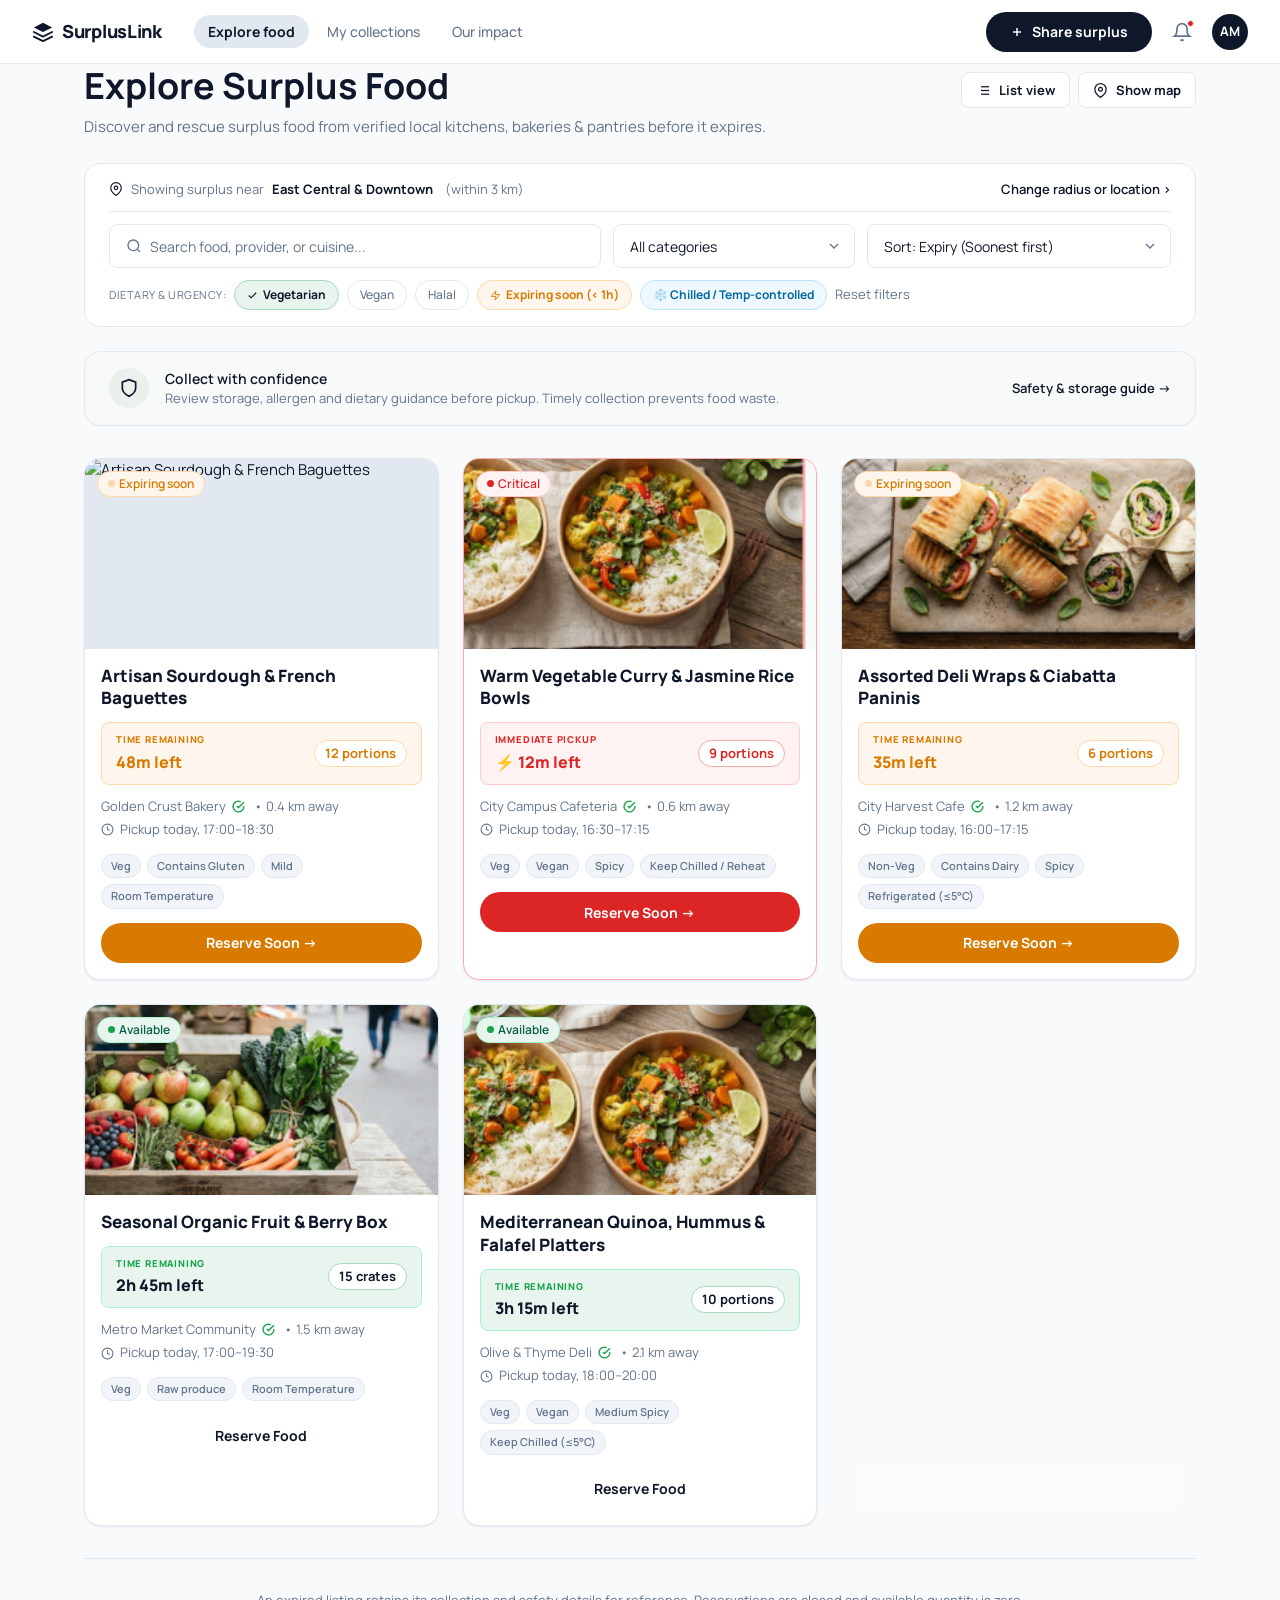
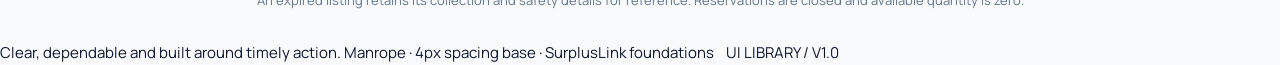
==== explore.html @ d0408110 "initial commit" ====
<!DOCTYPE html>
<html lang="en">
<head>
  <meta charset="UTF-8">
  <meta name="viewport" content="width=device-width, initial-scale=1.0">
  <title>Explore Surplus Food - SurplusLink</title>
  <meta name="description" content="Discover and rescue surplus food from verified local kitchens, bakeries & pantries before it expires.">
  <link rel="stylesheet" href="style.css">
  <style>
    .filters-panel {
      background: var(--color-surface);
      border: 1px solid var(--color-border);
      border-radius: var(--radius-lg);
      padding: var(--spacing-4) var(--spacing-6);
      margin-bottom: var(--spacing-6);
    }

    .filter-location-row {
      display: flex;
      justify-content: space-between;
      align-items: center;
      padding-bottom: 12px;
      border-bottom: 1px solid var(--color-border);
      margin-bottom: 12px;
      font-size: 13px;
    }

    .filter-inputs-row {
      display: flex;
      gap: 12px;
      margin-bottom: 12px;
    }

    .filter-tags-row {
      display: flex;
      align-items: center;
      gap: 8px;
      flex-wrap: wrap;
      font-size: 13px;
    }

    .tag-checkbox {
      display: none;
    }

    .filter-tag {
      padding: 5px 12px;
      border-radius: var(--radius-pill);
      border: 1px solid var(--color-border);
      font-size: 12px;
      font-weight: 500;
      cursor: pointer;
      background: white;
      color: var(--color-muted);
      display: inline-flex;
      align-items: center;
      gap: 5px;
      white-space: nowrap;
      transition: all 0.15s ease;
      user-select: none;
    }

    .tag-checkbox:checked + .filter-tag.tag-veg,
    .filter-tag.active-veg {
      background: var(--color-success-bg);
      border-color: #A7D9BF;
      color: var(--color-primary);
      font-weight: 700;
    }

    .tag-checkbox:checked + .filter-tag.tag-vegan,
    .tag-checkbox:checked + .filter-tag.tag-halal {
      background: #F1F5F9;
      border-color: var(--color-primary);
      color: var(--color-primary);
      font-weight: 700;
    }

    .tag-checkbox:checked + .filter-tag.tag-warn,
    .filter-tag.active-warn {
      background: var(--color-warning-bg);
      border-color: var(--color-warning-border);
      color: var(--color-warning);
      font-weight: 700;
    }

    .tag-checkbox:checked + .filter-tag.tag-blue,
    .filter-tag.active-blue {
      background: #EFF8FF;
      border-color: #BAE6FD;
      color: #0369A1;
      font-weight: 700;
    }

    .safety-banner {
      background: #F8FAF9;
      border: 1px solid var(--color-border);
      border-radius: var(--radius-lg);
      padding: 16px 24px;
      display: flex;
      align-items: center;
      gap: 16px;
      margin-bottom: var(--spacing-8);
    }

    .safety-banner__icon {
      width: 40px;
      height: 40px;
      border-radius: 50%;
      background: #EAF0EC;
      display: flex;
      align-items: center;
      justify-content: center;
      flex-shrink: 0;
    }

    /* Urgency colours */
    .urgency-warning .urgency-label  { color: var(--color-warning); }
    .urgency-warning .urgency-time   { color: var(--color-warning); }
    .urgency-warning .urgency-portions { color: var(--color-warning); border-color: var(--color-warning-border); }

    .urgency-critical .urgency-label  { color: var(--color-critical); }
    .urgency-critical .urgency-time   { color: var(--color-critical); }
    .urgency-critical .urgency-portions { color: var(--color-critical); border-color: #F5AAAA; }

    .urgency-available .urgency-label  { color: var(--color-success); }
    .urgency-available .urgency-time   { color: var(--color-text); }
    .urgency-available .urgency-portions { color: var(--color-primary); border-color: #A7D9BF; }

    .urgency-expired .urgency-label  { color: var(--color-muted); }
    .urgency-expired .urgency-time   { color: var(--color-muted); }
    .urgency-expired .urgency-portions { color: var(--color-muted); border-color: var(--color-border); }

    .listing-meta-verified {
      color: var(--color-success);
      font-size: 13px;
    }

    .page-footer-note {
      text-align: center;
      padding: 32px 0;
      font-size: 13px;
      color: var(--color-muted);
      border-top: 1px solid var(--color-border);
    }

    @media (max-width: 1024px) {
      .filter-inputs-row {
        flex-wrap: wrap;
      }
    }

    @media (max-width: 768px) {
      .filter-inputs-row {
        flex-direction: column;
      }

      .filter-location-row {
        flex-direction: column;
        align-items: flex-start;
        gap: 4px;
      }

      .safety-banner {
        flex-wrap: wrap;
      }

      .view-toggle {
        display: none;
      }
    }
  </style>
</head>
<body>

  <!-- Navbar -->
  <nav class="navbar">
    <a href="explore.html" class="nav-logo">
      <svg width="22" height="22" viewBox="0 0 24 24" fill="none" xmlns="http://www.w3.org/2000/svg">
        <path d="M12 2L2 7L12 12L22 7L12 2Z" fill="currentColor"/>
        <path d="M2 17L12 22L22 17" stroke="currentColor" stroke-width="2" stroke-linecap="round" stroke-linejoin="round"/>
        <path d="M2 12L12 17L22 12" stroke="currentColor" stroke-width="2" stroke-linecap="round" stroke-linejoin="round"/>
      </svg>
      SurplusLink
    </a>
    <div class="nav-links">
      <a href="explore.html" class="active">Explore food</a>
      <a href="reservation.html">My collections</a>
      <a href="analytics.html">Our impact</a>
    </div>
    <div class="nav-actions">
      <a href="create-listing.html" class="btn btn-primary">
        <svg width="14" height="14" viewBox="0 0 24 24" fill="none" stroke="currentColor" stroke-width="2.5"><line x1="12" y1="5" x2="12" y2="19"/><line x1="5" y1="12" x2="19" y2="12"/></svg>
        Share surplus
      </a>
      <a href="notifications.html" class="nav-icon-btn" title="Notifications">
        <svg width="20" height="20" viewBox="0 0 24 24" fill="none" stroke="currentColor" stroke-width="2"><path d="M18 8A6 6 0 0 0 6 8c0 7-3 9-3 9h18s-3-2-3-9"/><path d="M13.73 21a2 2 0 0 1-3.46 0"/></svg>
        <span class="nav-badge"></span>
      </a>
      <a href="profile.html" class="nav-avatar" title="View Profile">AM</a>
    </div>
  </nav>

  <!-- Main -->
  <main class="page-main">
    <div class="container">

      <!-- Page Header -->
      <div class="flex justify-between items-start mb-6">
        <div>
          <h1 style="margin-bottom: 8px;">Explore Surplus Food</h1>
          <p class="text-muted" style="margin: 0;">Discover and rescue surplus food from verified local kitchens, bakeries &amp; pantries before it expires.</p>
        </div>
        <div class="flex gap-2 view-toggle" style="margin-top: 8px;">
          <button class="btn btn-outline" style="height: 36px; padding: 0 14px; font-size: 13px; border-radius: var(--radius-sm);">
            <svg width="15" height="15" viewBox="0 0 24 24" fill="none" stroke="currentColor" stroke-width="2"><line x1="8" y1="6" x2="21" y2="6"/><line x1="8" y1="12" x2="21" y2="12"/><line x1="8" y1="18" x2="21" y2="18"/><line x1="3" y1="6" x2="3.01" y2="6"/><line x1="3" y1="12" x2="3.01" y2="12"/><line x1="3" y1="18" x2="3.01" y2="18"/></svg>
            List view
          </button>
          <button class="btn btn-outline" style="height: 36px; padding: 0 14px; font-size: 13px; border-radius: var(--radius-sm);">
            <svg width="15" height="15" viewBox="0 0 24 24" fill="none" stroke="currentColor" stroke-width="2"><path d="M21 10c0 7-9 13-9 13s-9-6-9-13a9 9 0 0 1 18 0z"/><circle cx="12" cy="10" r="3"/></svg>
            Show map
          </button>
        </div>
      </div>

      <!-- Filters -->
      <div class="filters-panel">
        <div class="filter-location-row">
          <div class="flex items-center gap-2 text-muted">
            <svg width="14" height="14" viewBox="0 0 24 24" fill="none" stroke="var(--color-primary)" stroke-width="2"><path d="M21 10c0 7-9 13-9 13s-9-6-9-13a9 9 0 0 1 18 0z"/><circle cx="12" cy="10" r="3"/></svg>
            Showing surplus near <strong style="color: var(--color-text);">East Central &amp; Downtown</strong> <span style="margin-left: 4px;">(within 3 km)</span>
          </div>
          <a href="#" style="color: var(--color-primary); font-weight: 600; font-size: 13px;">Change radius or location &rsaquo;</a>
        </div>

        <div class="filter-inputs-row">
          <div class="search-bar" style="flex: 2.2;">
            <svg width="16" height="16" viewBox="0 0 24 24" fill="none" stroke="var(--color-muted)" stroke-width="2"><circle cx="11" cy="11" r="8"/><line x1="21" y1="21" x2="16.65" y2="16.65"/></svg>
            <input type="text" placeholder="Search food, provider, or cuisine...">
          </div>
          <select class="input-field" style="flex: 1; font-size: 14px;">
            <option>All categories</option>
            <option>Bakery</option>
            <option>Prepared Meals</option>
            <option>Produce</option>
          </select>
          <select class="input-field" style="flex: 1.3; font-size: 14px;">
            <option>Sort: Expiry (Soonest first)</option>
            <option>Sort: Distance</option>
            <option>Sort: Portions</option>
          </select>
        </div>

        <div class="filter-tags-row">
          <span class="text-muted font-600" style="font-size: 11px; letter-spacing: 0.5px; text-transform: uppercase;">DIETARY &amp; URGENCY:</span>
          
          <input type="checkbox" id="filter-veg" class="tag-checkbox" checked>
          <label for="filter-veg" class="filter-tag tag-veg">
            <svg width="11" height="11" viewBox="0 0 24 24" fill="none" stroke="currentColor" stroke-width="2.5"><polyline points="20 6 9 17 4 12"/></svg>
            Vegetarian
          </label>

          <input type="checkbox" id="filter-vegan" class="tag-checkbox">
          <label for="filter-vegan" class="filter-tag tag-vegan">Vegan</label>

          <input type="checkbox" id="filter-halal" class="tag-checkbox">
          <label for="filter-halal" class="filter-tag tag-halal">Halal</label>

          <input type="checkbox" id="filter-warn" class="tag-checkbox" checked>
          <label for="filter-warn" class="filter-tag tag-warn">
            <svg width="11" height="11" viewBox="0 0 24 24" fill="none" stroke="currentColor" stroke-width="2"><polygon points="13 2 3 14 12 14 11 22 21 10 12 10 13 2"/></svg>
            Expiring soon (&lt; 1h)
          </label>

          <input type="checkbox" id="filter-blue" class="tag-checkbox" checked>
          <label for="filter-blue" class="filter-tag tag-blue">
            ❄️ Chilled / Temp-controlled
          </label>

          <a href="explore.html" class="ml-auto" style="color: var(--color-muted); font-size: 13px; text-decoration: none;">Reset filters</a>
        </div>
      </div>

      <!-- Safety banner -->
      <div class="safety-banner">
        <div class="safety-banner__icon">
          <svg width="20" height="20" viewBox="0 0 24 24" fill="none" stroke="var(--color-primary)" stroke-width="2"><path d="M12 22s8-4 8-10V5l-8-3-8 3v7c0 6 8 10 8 10z"/></svg>
        </div>
        <div style="flex: 1;">
          <p style="margin: 0; font-weight: 600; font-size: 14px;">Collect with confidence</p>
          <p style="margin: 0; font-size: 13px; color: var(--color-muted);">Review storage, allergen and dietary guidance before pickup. Timely collection prevents food waste.</p>
        </div>
        <a href="#" style="font-size: 13px; font-weight: 600; color: var(--color-text); white-space: nowrap;">Safety &amp; storage guide →</a>
      </div>

      <!-- Listings Grid -->
      <div class="grid-listings">

        <!-- Card 1: Expiring soon (warning) -->
        <div class="listing-card">
          <div class="listing-card__image">
            <img src="assets/images/food_sourdough.png" alt="Artisan Sourdough & French Baguettes" style="width:100%; height:100%; object-fit:cover;">
            <div class="listing-card__badge">
              <span class="badge badge-warning"><span class="badge-dot"></span> Expiring soon</span>
            </div>
          </div>
          <div class="listing-card__body">
            <h3 class="listing-card__title">Artisan Sourdough &amp; French Baguettes</h3>
            <div class="listing-card__urgency warning urgency-warning">
              <div>
                <div class="urgency-label">TIME REMAINING</div>
                <div class="urgency-time">48m left</div>
              </div>
              <span class="urgency-portions">12 portions</span>
            </div>
            <p class="listing-card__meta">
              Golden Crust Bakery <svg width="13" height="13" viewBox="0 0 24 24" fill="none" stroke="var(--color-success)" stroke-width="2.5"><path d="M22 11.08V12a10 10 0 1 1-5.93-9.14"/><polyline points="22 4 12 14.01 9 11.01"/></svg>
              &nbsp;• 0.4 km away
            </p>
            <p class="listing-card__meta">
              <svg width="13" height="13" viewBox="0 0 24 24" fill="none" stroke="currentColor" stroke-width="2"><circle cx="12" cy="12" r="10"/><polyline points="12 6 12 12 16 14"/></svg>
              Pickup today, 17:00–18:30
            </p>
            <div class="listing-card__tags">
              <span class="listing-card__tag">Veg</span>
              <span class="listing-card__tag">Contains Gluten</span>
              <span class="listing-card__tag">Mild</span>
              <span class="listing-card__tag">Room Temperature</span>
            </div>
            <a href="listing-details.html" class="btn btn-warning" style="width: 100%;">Reserve Soon →</a>
          </div>
        </div>

        <!-- Card 2: Critical -->
        <div class="listing-card critical-card">
          <div class="listing-card__image">
            <img src="assets/images/food_grain_bowls.png" alt="Warm Vegetable Curry & Jasmine Rice Bowls" style="width:100%; height:100%; object-fit:cover;">
            <div class="listing-card__badge">
              <span class="badge badge-critical"><span class="badge-dot"></span> Critical</span>
            </div>
          </div>
          <div class="listing-card__body">
            <h3 class="listing-card__title">Warm Vegetable Curry &amp; Jasmine Rice Bowls</h3>
            <div class="listing-card__urgency critical urgency-critical">
              <div>
                <div class="urgency-label">IMMEDIATE PICKUP</div>
                <div class="urgency-time">⚡ 12m left</div>
              </div>
              <span class="urgency-portions">9 portions</span>
            </div>
            <p class="listing-card__meta">
              City Campus Cafeteria <svg width="13" height="13" viewBox="0 0 24 24" fill="none" stroke="var(--color-success)" stroke-width="2.5"><path d="M22 11.08V12a10 10 0 1 1-5.93-9.14"/><polyline points="22 4 12 14.01 9 11.01"/></svg>
              &nbsp;• 0.6 km away
            </p>
            <p class="listing-card__meta">
              <svg width="13" height="13" viewBox="0 0 24 24" fill="none" stroke="currentColor" stroke-width="2"><circle cx="12" cy="12" r="10"/><polyline points="12 6 12 12 16 14"/></svg>
              Pickup today, 16:30–17:15
            </p>
            <div class="listing-card__tags">
              <span class="listing-card__tag">Veg</span>
              <span class="listing-card__tag">Vegan</span>
              <span class="listing-card__tag">Spicy</span>
              <span class="listing-card__tag">Keep Chilled / Reheat</span>
            </div>
            <a href="listing-details.html" class="btn btn-critical" style="width: 100%;">Reserve Soon →</a>
          </div>
        </div>

        <!-- Card 3: Expiring soon (warning) -->
        <div class="listing-card">
          <div class="listing-card__image">
            <img src="assets/images/food_sandwiches.png" alt="Assorted Deli Wraps & Ciabatta Paninis" style="width:100%; height:100%; object-fit:cover;">
            <div class="listing-card__badge">
              <span class="badge badge-warning"><span class="badge-dot"></span> Expiring soon</span>
            </div>
          </div>
          <div class="listing-card__body">
            <h3 class="listing-card__title">Assorted Deli Wraps &amp; Ciabatta Paninis</h3>
            <div class="listing-card__urgency warning urgency-warning">
              <div>
                <div class="urgency-label">TIME REMAINING</div>
                <div class="urgency-time">35m left</div>
              </div>
              <span class="urgency-portions">6 portions</span>
            </div>
            <p class="listing-card__meta">
              City Harvest Cafe <svg width="13" height="13" viewBox="0 0 24 24" fill="none" stroke="var(--color-success)" stroke-width="2.5"><path d="M22 11.08V12a10 10 0 1 1-5.93-9.14"/><polyline points="22 4 12 14.01 9 11.01"/></svg>
              &nbsp;• 1.2 km away
            </p>
            <p class="listing-card__meta">
              <svg width="13" height="13" viewBox="0 0 24 24" fill="none" stroke="currentColor" stroke-width="2"><circle cx="12" cy="12" r="10"/><polyline points="12 6 12 12 16 14"/></svg>
              Pickup today, 16:00–17:15
            </p>
            <div class="listing-card__tags">
              <span class="listing-card__tag">Non-Veg</span>
              <span class="listing-card__tag">Contains Dairy</span>
              <span class="listing-card__tag">Spicy</span>
              <span class="listing-card__tag">Refrigerated (≤5°C)</span>
            </div>
            <a href="listing-details.html" class="btn btn-warning" style="width: 100%;">Reserve Soon →</a>
          </div>
        </div>

        <!-- Card 4: Available -->
        <div class="listing-card">
          <div class="listing-card__image">
            <img src="assets/images/food_harvest_crate.png" alt="Seasonal Organic Fruit & Berry Box" style="width:100%; height:100%; object-fit:cover;">
            <div class="listing-card__badge">
              <span class="badge badge-success"><span class="badge-dot"></span> Available</span>
            </div>
          </div>
          <div class="listing-card__body">
            <h3 class="listing-card__title">Seasonal Organic Fruit &amp; Berry Box</h3>
            <div class="listing-card__urgency available urgency-available">
              <div>
                <div class="urgency-label">TIME REMAINING</div>
                <div class="urgency-time">2h 45m left</div>
              </div>
              <span class="urgency-portions">15 crates</span>
            </div>
            <p class="listing-card__meta">
              Metro Market Community <svg width="13" height="13" viewBox="0 0 24 24" fill="none" stroke="var(--color-success)" stroke-width="2.5"><path d="M22 11.08V12a10 10 0 1 1-5.93-9.14"/><polyline points="22 4 12 14.01 9 11.01"/></svg>
              &nbsp;• 1.5 km away
            </p>
            <p class="listing-card__meta">
              <svg width="13" height="13" viewBox="0 0 24 24" fill="none" stroke="currentColor" stroke-width="2"><circle cx="12" cy="12" r="10"/><polyline points="12 6 12 12 16 14"/></svg>
              Pickup today, 17:00–19:30
            </p>
            <div class="listing-card__tags">
              <span class="listing-card__tag">Veg</span>
              <span class="listing-card__tag">Raw produce</span>
              <span class="listing-card__tag">Room Temperature</span>
            </div>
            <a href="listing-details.html" class="btn btn-dark" style="width: 100%;">Reserve Food</a>
          </div>
        </div>

        <!-- Card 5: Available -->
        <div class="listing-card">
          <div class="listing-card__image">
            <img src="assets/images/food_grain_bowls_2.png" alt="Mediterranean Quinoa, Hummus & Falafel Platters" style="width:100%; height:100%; object-fit:cover;">
            <div class="listing-card__badge">
              <span class="badge badge-success"><span class="badge-dot"></span> Available</span>
            </div>
          </div>
          <div class="listing-card__body">
            <h3 class="listing-card__title">Mediterranean Quinoa, Hummus &amp; Falafel Platters</h3>
            <div class="listing-card__urgency available urgency-available">
              <div>
                <div class="urgency-label">TIME REMAINING</div>
                <div class="urgency-time">3h 15m left</div>
              </div>
              <span class="urgency-portions">10 portions</span>
            </div>
            <p class="listing-card__meta">
              Olive &amp; Thyme Deli <svg width="13" height="13" viewBox="0 0 24 24" fill="none" stroke="var(--color-success)" stroke-width="2.5"><path d="M22 11.08V12a10 10 0 1 1-5.93-9.14"/><polyline points="22 4 12 14.01 9 11.01"/></svg>
              &nbsp;• 2.1 km away
            </p>
            <p class="listing-card__meta">
              <svg width="13" height="13" viewBox="0 0 24 24" fill="none" stroke="currentColor" stroke-width="2"><circle cx="12" cy="12" r="10"/><polyline points="12 6 12 12 16 14"/></svg>
              Pickup today, 18:00–20:00
            </p>
            <div class="listing-card__tags">
              <span class="listing-card__tag">Veg</span>
              <span class="listing-card__tag">Vegan</span>
              <span class="listing-card__tag">Medium Spicy</span>
              <span class="listing-card__tag">Keep Chilled (≤5°C)</span>
            </div>
            <a href="listing-details.html" class="btn btn-dark" style="width: 100%;">Reserve Food</a>
          </div>
        </div>

        <!-- Card 6: Expired -->
        <div class="listing-card expired-card">
          <div class="listing-card__image" style="filter: grayscale(0.5);">
            <img src="assets/images/food_rustic_bread_expired.png" alt="Fresh Croissants & Morning Pastries Box" style="width:100%; height:100%; object-fit:cover;">
            <div class="listing-card__badge">
              <span class="badge"><span class="badge-dot" style="background: var(--color-muted);"></span> Expired</span>
            </div>
          </div>
          <div class="listing-card__body">
            <h3 class="listing-card__title" style="color: var(--color-muted);">Fresh Croissants &amp; Morning Pastries Box</h3>
            <div class="listing-card__urgency expired urgency-expired">
              <div>
                <div class="urgency-label">LISTING STATUS</div>
                <div class="urgency-time" style="font-size: 13px;">Expired • Window closed</div>
              </div>
              <span class="urgency-portions">0 portions left</span>
            </div>
            <p class="listing-card__meta">Morning Hearth Bakery &nbsp;• 0.8 km away</p>
            <p class="listing-card__meta">
              <svg width="13" height="13" viewBox="0 0 24 24" fill="none" stroke="currentColor" stroke-width="2"><circle cx="12" cy="12" r="10"/><polyline points="12 6 12 12 16 14"/></svg>
              Pickup ended at 16:00
            </p>
            <div class="listing-card__tags">
              <span class="listing-card__tag">Veg</span>
              <span class="listing-card__tag">Contains Gluten</span>
              <span class="listing-card__tag">Mild</span>
              <span class="listing-card__tag">Room Temperature</span>
            </div>
            <button class="btn btn-outline" style="width: 100%; cursor: not-allowed; opacity: 0.6;" disabled>Unavailable</button>
          </div>
        </div>

      </div><!-- /grid -->

      <div class="page-footer-note">
        An expired listing retains its collection and safety details for reference. Reservations are closed and available quantity is zero.
      </div>

    </div>
  </main>

  <!-- Site footer -->
  <footer class="site-footer">
    <span>Clear, dependable and built around timely action.</span>
    <span>Manrope · 4px spacing base · SurplusLink foundations &nbsp;&nbsp; UI LIBRARY / V1.0</span>
  </footer>

  <!-- Mobile Bottom Nav -->
  <nav class="mobile-nav">
    <a href="explore.html" class="mobile-nav-item active">
      <svg viewBox="0 0 24 24" fill="none" stroke="currentColor" stroke-width="2"><circle cx="11" cy="11" r="8"/><line x1="21" y1="21" x2="16.65" y2="16.65"/></svg>
      Explore
    </a>
    <a href="reservation.html" class="mobile-nav-item">
      <svg viewBox="0 0 24 24" fill="none" stroke="currentColor" stroke-width="2"><path d="M4 19.5A2.5 2.5 0 0 1 6.5 17H20"/><path d="M6.5 2H20v20H6.5A2.5 2.5 0 0 1 4 19.5v-15A2.5 2.5 0 0 1 6.5 2z"/></svg>
      Collections
    </a>
    <a href="analytics.html" class="mobile-nav-item">
      <svg viewBox="0 0 24 24" fill="none" stroke="currentColor" stroke-width="2"><path d="M12 2.69l5.66 5.66a8 8 0 1 1-11.31 0z"/></svg>
      Impact
    </a>
    <a href="profile.html" class="mobile-nav-item">
      <svg viewBox="0 0 24 24" fill="none" stroke="currentColor" stroke-width="2"><path d="M20 21v-2a4 4 0 0 0-4-4H8a4 4 0 0 0-4 4v2"/><circle cx="12" cy="7" r="4"/></svg>
      Profile
    </a>
  </nav>

</body>
</html>
---- style.css ----
@import url('https://fonts.googleapis.com/css2?family=Manrope:wght@400;500;600;700;800&display=swap');

:root {
  /* Primary Action & Brand Color: Navy Blue */
  --color-primary: #0F172A;
  --color-primary-dark: #0A0F1D;
  --color-primary-light: #1E293B;
  --color-primary-subtle: #F1F5F9;
  --color-navy: #0F172A;
  --color-navy-hover: #1E293B;
  --color-navy-light: #F8FAFC;
  --color-nav-active-bg: #E2E8F0;

  /* Secondary Sustainability & Food Rescue Accents: Green & Teal */
  --color-green: #176B4D;
  --color-dark-green: #0D4D38;
  --color-teal: #0D9488;
  --color-success: #16A34A;
  --color-success-bg: #E8F5EF;
  --color-success-border: #A7F3D0;

  /* Warnings & Urgency */
  --color-warning: #D97A00;
  --color-warning-bg: #FEF6ED;
  --color-warning-border: #FED7AA;
  --color-critical: #DC2626;
  --color-critical-bg: #FEF2F2;

  /* Neutrals & Surfaces */
  --color-background: #F8FAFC;
  --color-surface: #FFFFFF;
  --color-text: #0F172A;
  --color-muted: #64748B;
  --color-border: #E2E8F0;

  /* Typography */
  --font-family: 'Manrope', sans-serif;
  --text-display: 800 48px/56px var(--font-family);
  --text-h1: 700 36px/44px var(--font-family);
  --text-h2: 700 28px/36px var(--font-family);
  --text-h3: 600 20px/28px var(--font-family);
  --text-body: 400 15px/22px var(--font-family);
  --text-small: 400 13px/18px var(--font-family);
  --text-caption: 500 11px/15px var(--font-family);
  --text-button: 600 14px/20px var(--font-family);

  /* Spacing */
  --spacing-1: 4px;
  --spacing-2: 8px;
  --spacing-3: 12px;
  --spacing-4: 16px;
  --spacing-6: 24px;
  --spacing-8: 32px;
  --spacing-10: 40px;
  --spacing-12: 48px;
  --spacing-16: 64px;

  /* Radius */
  --radius-xs: 4px;
  --radius-sm: 8px;
  --radius-md: 12px;
  --radius-lg: 16px;
  --radius-xl: 24px;
  --radius-pill: 9999px;

  /* Shadows */
  --shadow-sm: 0 1px 3px rgba(15, 23, 42, 0.05), 0 1px 2px rgba(15, 23, 42, 0.03);
  --shadow-md: 0 4px 12px rgba(15, 23, 42, 0.08);
  --shadow-lg: 0 8px 24px rgba(15, 23, 42, 0.12);
}

/* ============================
   RESET
   ============================ */
*, *::before, *::after {
  margin: 0;
  padding: 0;
  box-sizing: border-box;
}

html { scroll-behavior: smooth; }

body {
  font-family: var(--font-family);
  font-size: 15px;
  line-height: 1.5;
  color: var(--color-text);
  background-color: var(--color-background);
  -webkit-font-smoothing: antialiased;
  -moz-osx-font-smoothing: grayscale;
}

h1 { font: var(--text-h1); margin-bottom: var(--spacing-4); color: var(--color-text); }
h2 { font: var(--text-h2); margin-bottom: var(--spacing-3); color: var(--color-text); }
h3 { font: var(--text-h3); margin-bottom: var(--spacing-2); color: var(--color-text); }
p  { margin-bottom: var(--spacing-4); }

a {
  color: inherit;
  text-decoration: none;
  transition: color 0.15s ease;
}

ul { list-style: none; }

img {
  max-width: 100%;
  height: auto;
  display: block;
}

button { font-family: var(--font-family); cursor: pointer; }

/* ============================
   LAYOUT
   ============================ */
.container {
  width: 100%;
  max-width: 1160px;
  margin: 0 auto;
  padding: 0 var(--spacing-6);
}

/* ============================
   NAVBAR
   ============================ */
.navbar {
  position: sticky;
  top: 0;
  z-index: 200;
  background-color: var(--color-surface);
  height: 64px;
  display: flex;
  align-items: center;
  padding: 0 var(--spacing-8);
  border-bottom: 1px solid var(--color-border);
  gap: var(--spacing-8);
}

.nav-logo {
  display: flex;
  align-items: center;
  gap: 8px;
  font-size: 18px;
  font-weight: 800;
  color: var(--color-text);
  letter-spacing: -0.3px;
  flex-shrink: 0;
  text-decoration: none;
}

.nav-logo svg {
  color: var(--color-primary);
}

.nav-links {
  display: flex;
  align-items: center;
  gap: 4px;
  flex: 1;
  justify-content: flex-start;
}

.nav-links a {
  padding: 6px 14px;
  border-radius: var(--radius-pill);
  font-size: 14px;
  font-weight: 500;
  color: var(--color-muted);
  transition: all 0.15s ease;
  white-space: nowrap;
}

.nav-links a:hover {
  color: var(--color-text);
  background-color: #F1F5F9;
}

.nav-links a.active {
  background-color: var(--color-nav-active-bg);
  color: var(--color-primary);
  font-weight: 700;
}

.nav-actions {
  display: flex;
  align-items: center;
  gap: var(--spacing-3);
  flex-shrink: 0;
}

.nav-icon-btn {
  width: 36px;
  height: 36px;
  border-radius: 50%;
  display: flex;
  align-items: center;
  justify-content: center;
  color: var(--color-muted);
  position: relative;
  border: none;
  background: transparent;
  cursor: pointer;
  transition: background 0.15s;
  text-decoration: none;
}

.nav-icon-btn:hover { background: #F1F5F9; }

.unread-dot, .nav-badge {
  position: absolute;
  top: 6px;
  right: 6px;
  width: 7px;
  height: 7px;
  background: var(--color-critical);
  border: 1.5px solid white;
  border-radius: 50%;
}

.nav-avatar {
  width: 36px;
  height: 36px;
  border-radius: 50%;
  background-color: var(--color-primary);
  color: white;
  font-size: 13px;
  font-weight: 700;
  display: flex;
  align-items: center;
  justify-content: center;
  cursor: pointer;
  flex-shrink: 0;
  text-decoration: none;
}

/* ============================
   MOBILE BOTTOM NAV
   ============================ */
.mobile-nav {
  display: none;
  position: fixed;
  bottom: 0;
  left: 0;
  right: 0;
  background-color: var(--color-surface);
  border-top: 1px solid var(--color-border);
  padding: 8px 0 12px;
  justify-content: space-around;
  z-index: 300;
}

.mobile-nav-item {
  display: flex;
  flex-direction: column;
  align-items: center;
  gap: 4px;
  color: var(--color-muted);
  font-size: 11px;
  font-weight: 500;
  padding: 0 16px;
  text-decoration: none;
}

.mobile-nav-item.active {
  color: var(--color-primary);
  font-weight: 700;
}

.mobile-nav-item svg {
  width: 22px;
  height: 22px;
}

/* ============================
   BUTTONS
   ============================ */
.btn {
  display: inline-flex;
  align-items: center;
  justify-content: center;
  gap: var(--spacing-2);
  padding: 0 var(--spacing-6);
  height: 40px;
  border-radius: var(--radius-pill);
  font-family: var(--font-family);
  font-size: 14px;
  font-weight: 700;
  cursor: pointer;
  border: none;
  transition: all 0.18s ease;
  white-space: nowrap;
  text-decoration: none;
}

.btn-sm {
  height: 36px;
  padding: 0 var(--spacing-4);
  font-size: 13px;
}

.btn-primary {
  background-color: var(--color-primary);
  color: #FFFFFF;
}
.btn-primary:hover {
  background-color: var(--color-primary-light);
  color: #FFFFFF;
}

.btn-secondary {
  background-color: var(--color-primary);
  color: #FFFFFF;
}
.btn-secondary:hover {
  background-color: var(--color-primary-light);
}

.btn-outline {
  background-color: var(--color-surface);
  color: var(--color-text);
  border: 1px solid var(--color-border);
}
.btn-outline:hover {
  background-color: #F8FAFC;
}

.btn-warning {
  background-color: var(--color-warning);
  color: white;
}
.btn-warning:hover { filter: brightness(0.92); }

.btn-critical {
  background-color: var(--color-critical);
  color: white;
}
.btn-critical:hover { filter: brightness(0.92); }

.btn-ghost {
  background: transparent;
  color: var(--color-primary);
  border: 1px solid transparent;
}
.btn-ghost:hover { background: #F1F5F9; }

/* ============================
   BADGES / TAGS
   ============================ */
.badge {
  display: inline-flex;
  align-items: center;
  gap: var(--spacing-1);
  padding: 3px 10px;
  border-radius: var(--radius-pill);
  font-size: 12px;
  font-weight: 600;
  background-color: #F1F5F9;
  border: 1px solid var(--color-border);
  color: var(--color-muted);
  white-space: nowrap;
}

.badge-success {
  background: var(--color-success-bg);
  color: #065F46;
  border-color: var(--color-success-border);
}

.badge-warning {
  background: var(--color-warning-bg);
  color: var(--color-warning);
  border-color: var(--color-warning-border);
}

.badge-critical {
  background: var(--color-critical-bg);
  color: var(--color-critical);
  border-color: #FECACA;
}

.badge-dot {
  width: 7px;
  height: 7px;
  border-radius: 50%;
  display: inline-block;
}
.badge-success .badge-dot { background: var(--color-success); }
.badge-warning .badge-dot { background: var(--color-warning-border); }
.badge-critical .badge-dot { background: var(--color-critical); }

/* ============================
   INPUTS & FORMS
   ============================ */
.form-group {
  margin-bottom: var(--spacing-4);
}

.form-label, .input-label {
  display: block;
  font-size: 13px;
  font-weight: 700;
  color: var(--color-text);
  margin-bottom: 6px;
}

.form-input, .input-field {
  width: 100%;
  height: 44px;
  padding: 0 var(--spacing-4);
  border: 1.5px solid var(--color-border);
  border-radius: var(--radius-sm);
  font-family: var(--font-family);
  font-size: 14px;
  color: var(--color-text);
  background-color: var(--color-surface);
  outline: none;
  transition: all 0.15s ease;
  display: flex;
  align-items: center;
}

.form-input:focus, .input-field:focus {
  border-color: var(--color-primary);
  box-shadow: 0 0 0 3px rgba(15, 23, 42, 0.08);
}

textarea.form-input, textarea.input-field {
  height: auto;
  padding: 12px var(--spacing-4);
  resize: vertical;
  display: block;
  line-height: 1.5;
}

select.form-input, select.input-field {
  appearance: none;
  background-image: url("data:image/svg+xml,%3Csvg width='16' height='16' viewBox='0 0 24 24' fill='none' stroke='%2364748B' stroke-width='2' xmlns='http://www.w3.org/2000/svg'%3E%3Cpolyline points='6 9 12 15 18 9'/%3E%3C/svg%3E");
  background-repeat: no-repeat;
  background-position: right 12px center;
  cursor: pointer;
}

.search-bar {
  display: flex;
  align-items: center;
  background-color: var(--color-surface);
  border: 1px solid var(--color-border);
  border-radius: var(--radius-sm);
  padding: 0 var(--spacing-4);
  height: 44px;
  gap: var(--spacing-2);
}

.search-bar input {
  flex: 1;
  border: none;
  outline: none;
  font-family: var(--font-family);
  font-size: 14px;
  color: var(--color-text);
  background: transparent;
}

.search-bar input::placeholder { color: var(--color-muted); }

/* ============================
   CARDS
   ============================ */
.card {
  background-color: var(--color-surface);
  border: 1px solid var(--color-border);
  border-radius: var(--radius-lg);
  overflow: hidden;
}

.card-body {
  padding: var(--spacing-6);
}

/* ============================
   FOOD LISTING CARDS
   ============================ */
.listing-card {
  background: var(--color-surface);
  border: 1px solid var(--color-border);
  border-radius: var(--radius-lg);
  overflow: hidden;
  display: flex;
  flex-direction: column;
  box-shadow: var(--shadow-sm);
  transition: box-shadow 0.2s ease;
}

.listing-card:hover {
  box-shadow: var(--shadow-md);
}

.listing-card.critical-card {
  border: 1.5px solid #FFAAAA;
}

.listing-card.expired-card {
  opacity: 0.65;
}

.listing-card__image {
  position: relative;
  height: 190px;
  overflow: hidden;
  background: #E2E8F0;
}

.listing-card__image img {
  width: 100%;
  height: 100%;
  object-fit: cover;
}

.listing-card__badge {
  position: absolute;
  top: 12px;
  left: 12px;
}

.listing-card__body {
  padding: 16px;
  flex: 1;
  display: flex;
  flex-direction: column;
}

.listing-card__title {
  font-size: 17px;
  font-weight: 800;
  color: var(--color-text);
  margin-bottom: 12px;
  line-height: 1.35;
}

.listing-card__urgency {
  border-radius: var(--radius-sm);
  padding: 10px 14px;
  display: flex;
  justify-content: space-between;
  align-items: center;
  margin-bottom: 12px;
}

.listing-card__urgency.warning {
  background: var(--color-warning-bg);
  border: 1px solid var(--color-warning-border);
}

.listing-card__urgency.critical {
  background: var(--color-critical-bg);
  border: 1px solid #FECACA;
}

.listing-card__urgency.available {
  background: var(--color-success-bg);
  border: 1px solid var(--color-success-border);
}

.listing-card__urgency.expired {
  background: #F1F5F9;
  border: 1px solid var(--color-border);
}

.urgency-label {
  font-size: 9.5px;
  font-weight: 800;
  letter-spacing: 0.8px;
  text-transform: uppercase;
  margin-bottom: 2px;
}

.urgency-time {
  font-size: 16px;
  font-weight: 800;
}

.urgency-portions {
  font-size: 13px;
  font-weight: 700;
  padding: 3px 10px;
  border-radius: var(--radius-pill);
  background: white;
  border: 1px solid;
  white-space: nowrap;
}

.listing-card__meta {
  font-size: 13px;
  color: var(--color-muted);
  margin-bottom: 4px;
  display: flex;
  align-items: center;
  gap: 6px;
}

.listing-card__tags {
  display: flex;
  flex-wrap: wrap;
  gap: 6px;
  margin: 10px 0 14px;
}

.listing-card__tag {
  font-size: 11px;
  font-weight: 600;
  padding: 3px 9px;
  border-radius: var(--radius-pill);
  background: #F1F5F9;
  color: var(--color-muted);
  border: 1px solid var(--color-border);
}

/* ============================
   GRID
   ============================ */
.grid-listings {
  display: grid;
  grid-template-columns: repeat(3, 1fr);
  gap: var(--spacing-6);
  margin-bottom: var(--spacing-8);
}

/* ============================
   FEED LAYOUT
   ============================ */
.feed-layout {
  display: grid;
  grid-template-columns: 280px 1fr;
  gap: var(--spacing-8);
  align-items: start;
}

/* ============================
   FILTER PANEL
   ============================ */
.filter-panel {
  background: var(--color-surface);
  border: 1px solid var(--color-border);
  border-radius: var(--radius-lg);
  padding: 20px;
  position: sticky;
  top: 80px;
}

.filter-section {
  padding-bottom: 18px;
  margin-bottom: 18px;
  border-bottom: 1px solid var(--color-border);
}
.filter-section:last-child {
  border-bottom: none;
  padding-bottom: 0;
  margin-bottom: 0;
}

.filter-title {
  font-size: 13px;
  font-weight: 800;
  color: var(--color-text);
  margin-bottom: 10px;
  text-transform: uppercase;
  letter-spacing: 0.5px;
}

.filter-option {
  display: flex;
  align-items: center;
  gap: 8px;
  margin-bottom: 8px;
  font-size: 13.5px;
  color: var(--color-text);
  cursor: pointer;
}

.filter-option input[type="checkbox"],
.filter-option input[type="radio"] {
  accent-color: var(--color-primary);
  width: 15px;
  height: 15px;
  cursor: pointer;
}

/* ============================
   HELPERS & UTILITIES
   ============================ */
.flex { display: flex; }
.items-center { align-items: center; }
.items-start { align-items: flex-start; }
.justify-between { justify-content: space-between; }
.justify-center { justify-content: center; }
.gap-1 { gap: var(--spacing-1); }
.gap-2 { gap: var(--spacing-2); }
.gap-3 { gap: var(--spacing-3); }
.gap-4 { gap: var(--spacing-4); }
.gap-6 { gap: var(--spacing-6); }

.mt-2 { margin-top: var(--spacing-2); }
.mt-4 { margin-top: var(--spacing-4); }
.mt-6 { margin-top: var(--spacing-6); }
.mt-8 { margin-top: var(--spacing-8); }
.mb-2 { margin-bottom: var(--spacing-2); }
.mb-4 { margin-bottom: var(--spacing-4); }
.mb-6 { margin-bottom: var(--spacing-6); }
.mb-8 { margin-bottom: var(--spacing-8); }

.text-muted { color: var(--color-muted); }
.text-small { font-size: 13px; }

/* ============================
   RESPONSIVE MEDIA QUERIES
   ============================ */
@media (max-width: 1024px) {
  .grid-listings {
    grid-template-columns: repeat(2, 1fr);
  }
}

@media (max-width: 860px) {
  .feed-layout {
    grid-template-columns: 1fr;
  }
  .filter-panel {
    display: none;
  }
  .navbar {
    padding: 0 var(--spacing-4);
  }
  .nav-links {
    display: none;
  }
  .mobile-nav {
    display: flex;
  }
}

@media (max-width: 600px) {
  .grid-listings {
    grid-template-columns: 1fr;
  }
  .container {
    padding: 0 var(--spacing-4);
  }
}
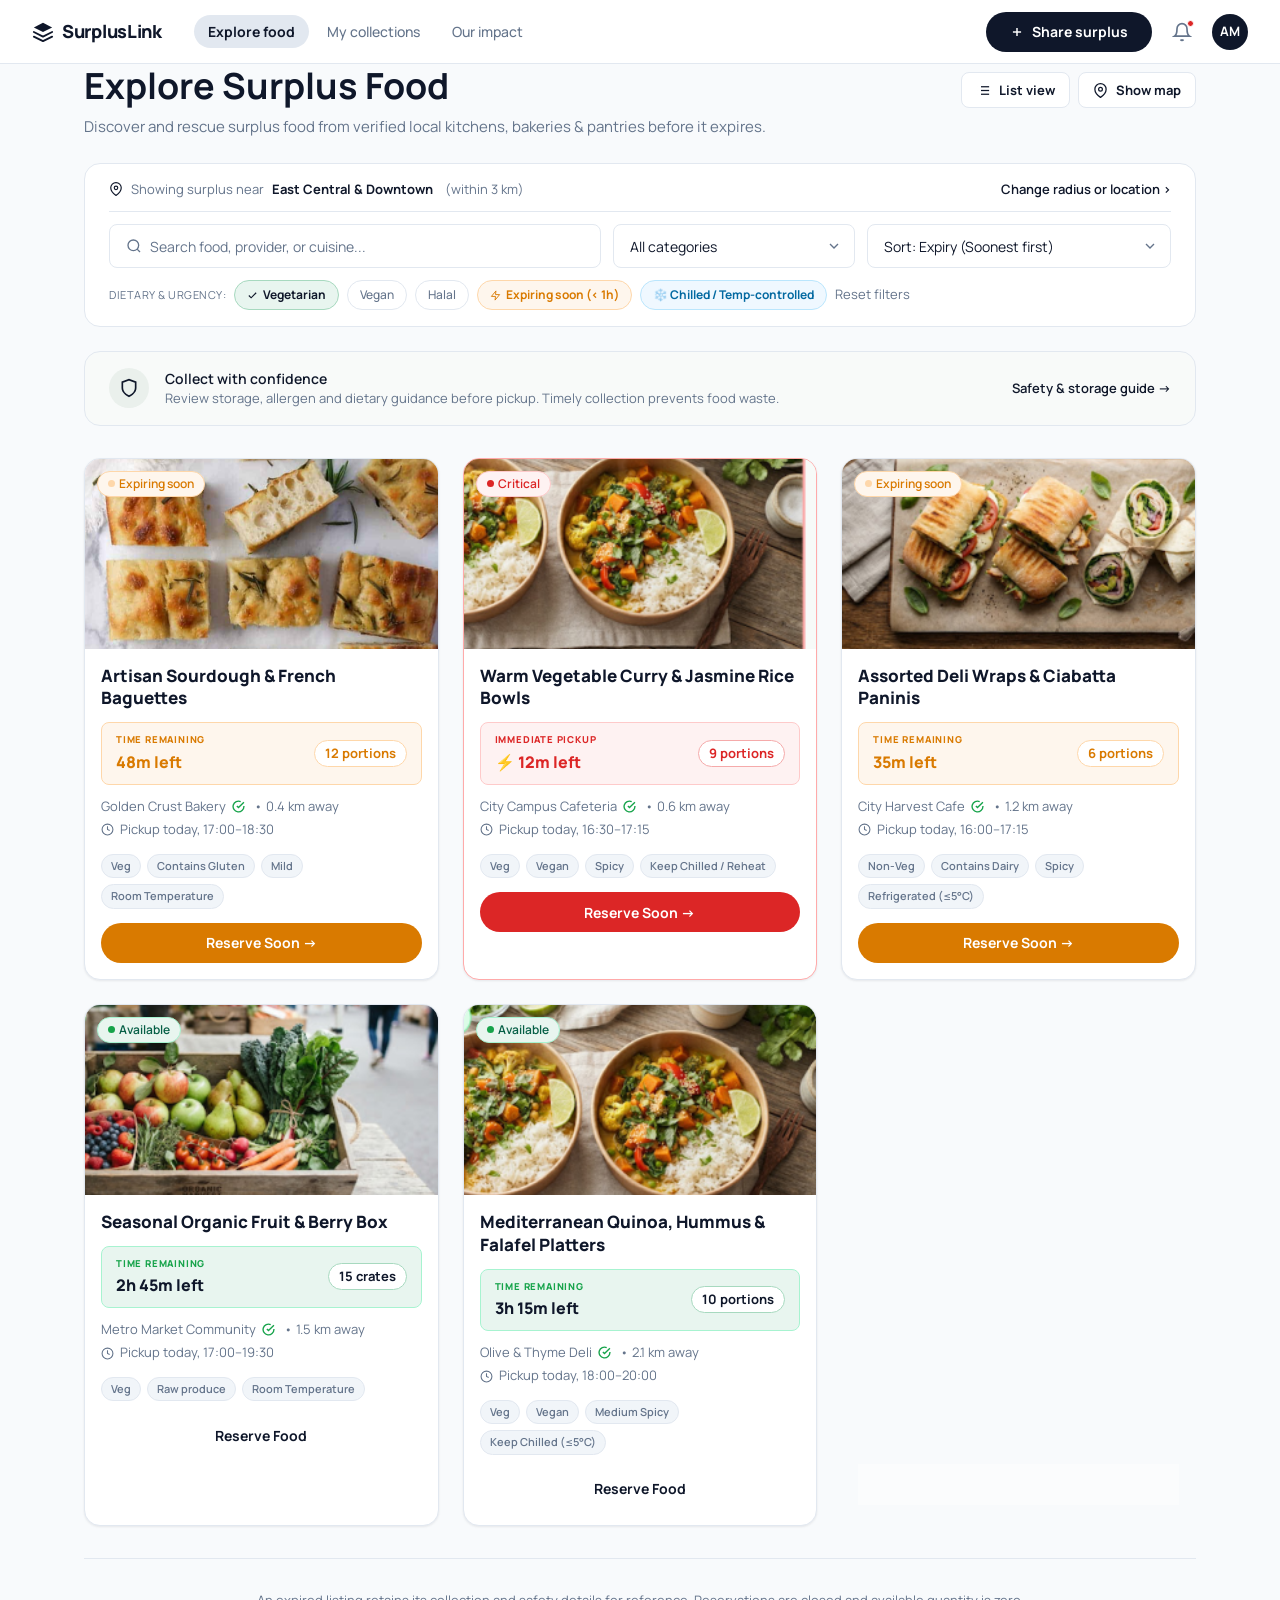
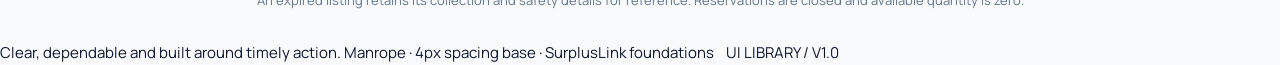
==== commit 6ec3a560: "commit" ====
--- a/explore.html
+++ b/explore.html
@@ -299,7 +299,7 @@
         <!-- Card 1: Expiring soon (warning) -->
         <div class="listing-card">
           <div class="listing-card__image">
-            <img src="assets/images/food_sourdough.png" alt="Artisan Sourdough & French Baguettes" style="width:100%; height:100%; object-fit:cover;">
+            <img src="assets/images/food_sourdough.jpg" alt="Artisan Sourdough & French Baguettes" style="width:100%; height:100%; object-fit:cover;">
             <div class="listing-card__badge">
               <span class="badge badge-warning"><span class="badge-dot"></span> Expiring soon</span>
             </div>
